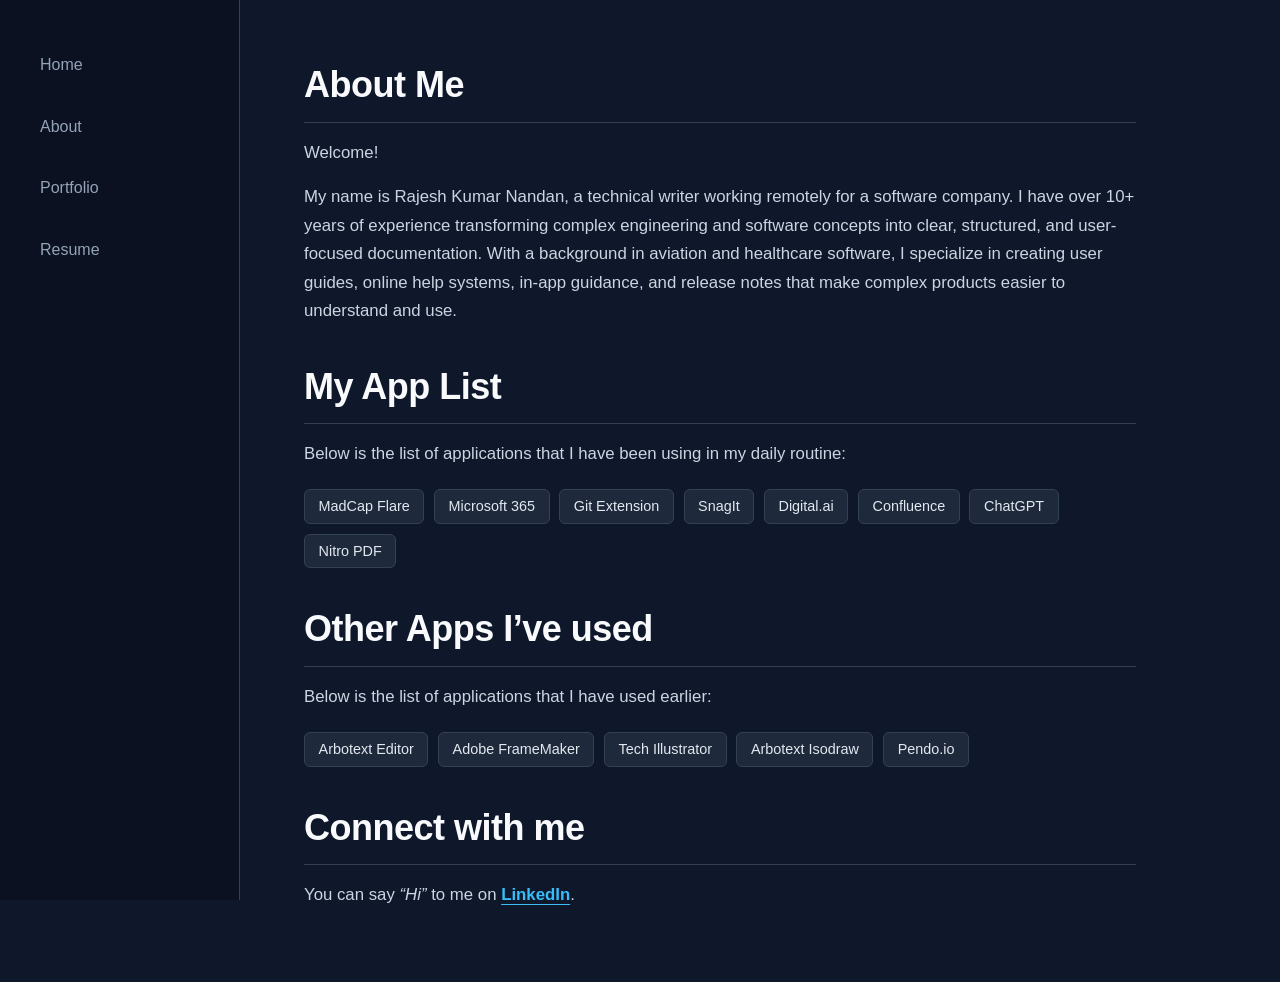
==== about.html @ 58359f83 "initial copy initial copy" ====
<!DOCTYPE html>
<html lang="en">
<head>
    <meta charset="UTF-8">
    <meta name="viewport" content="width=device-width, initial-scale=1.0">
    <title>About Me</title>
    <link rel="stylesheet" href="css/style.css">
    <link rel="stylesheet" href="css/topicstyle.css">
</head>
<body>
    <!-- Header / Navigation -->
    <header class="header">
        <div>
            <ul class="menu">
                <li><a href="index.html">Home</a></li>
                <li><a href="about.html">About</a></li>            
                <li><a href="portfolio.html">Portfolio</a></li>            
                <li><a href="resume.html">Resume</a></li>
            </ul>
        </div>
    </header>
    <main class="topic">
    <h1>About Me</h1>
        <p>Welcome!</p>
        <p>My name is Rajesh Kumar Nandan, a technical writer working remotely for a software company. I have over 10+ years of experience transforming complex engineering and software concepts into clear, structured, and user-focused documentation. With a background in aviation and healthcare software, I specialize in creating user guides, online help systems, in-app guidance, and release notes that make complex products easier to understand and use.</p>
    <h1>My App List</h1>
        <p>Below is the list of applications that I have been using in my daily routine:</p>
            <ul class="topic">
                <li>MadCap Flare</li>
                <li>Microsoft 365</li>
                <li>Git Extension</li>
                <li>SnagIt</li>
                <li>Digital.ai</li>
                <li>Confluence</li>
                <li>ChatGPT</li>
                <li>Nitro PDF</li>
            </ul>
    <h1>Other Apps I’ve used</h1>
        <p>Below is the list of applications that I have used earlier:</p>
            <ul class="topic">
                <li>Arbotext Editor</li>
                <li>Adobe FrameMaker</li>
                <li>Tech Illustrator</li>
                <li>Arbotext Isodraw</li>
                <li>Pendo.io</li>
            </ul>
    <h1>Connect with me</h1>
        <p>You can say <em>“Hi”</em> to me on <a href="https://www.linkedin.com/in/rajesh-kumar-nandan-writer/" style="font-weight: bold;">LinkedIn</a>.</p>
    </main>
</body>
</html>
---- css/style.css ----
/* ==========================================================================
   Base & Reset
   ========================================================================== */
:root {
  --bg-color: #0f172a;
  --surface-color: #1e293b;
  --surface-border: #334155;
  --text-main: #f8fafc;
  --text-muted: #94a3b8;
  --accent: #38bdf8;
  --accent-hover: #0284c7;
  --sidebar-width: 240px;
}

* {
  margin: 0;
  padding: 0;
  box-sizing: border-box;
}

body {
  font-family: -apple-system, BlinkMacSystemFont, "Segoe UI", Roboto, Helvetica, Arial, sans-serif;
  background-color: var(--bg-color);
  color: var(--text-main);
  line-height: 1.6;
  min-height: 100vh;
}

/* ==========================================================================
   Fixed Left Navigation (Header)
   ========================================================================== */
header,
header.header {
  position: fixed;
  top: 0;
  left: 0;
  width: var(--sidebar-width);
  height: 100vh;
  background-color: #0b1120;
  border-right: 1px solid var(--surface-border);
  padding: 2.5rem 1.5rem;
  z-index: 100;
  display: flex;
  flex-direction: column;
}

.menu {
  list-style: none;
  display: flex;
  flex-direction: column;
  gap: 0.75rem;
  width: 100%;
}

.menu li a {
  display: block;
  text-decoration: none;
  color: var(--text-muted);
  font-weight: 500;
  font-size: 1rem;
  padding: 0.75rem 1rem;
  border-radius: 8px;
  transition: all 0.2s ease-in-out;
}

.menu li a:hover {
  color: var(--text-main);
  background-color: var(--surface-color);
  transform: translateX(4px);
}

/* ==========================================================================
   Right-Side Main Layout (Hero on Index)
   ========================================================================== */
main.main {
  margin-left: var(--sidebar-width);
  min-height: 100vh;
  display: flex;
  align-items: center;
  justify-content: center;
  padding: 3rem 2rem;
}

.profile {
  background-color: var(--surface-color);
  border: 1px solid var(--surface-border);
  border-radius: 16px;
  padding: 3rem 2.5rem;
  max-width: 620px;
  width: 100%;
  text-align: center;
  box-shadow: 0 20px 25px -5px rgba(0, 0, 0, 0.3), 0 8px 10px -6px rgba(0, 0, 0, 0.3);
}

.profile-image-container {
  margin-bottom: 1.5rem;
}

.avatar {
  width: 140px;
  height: 140px;
  border-radius: 50%;
  object-fit: cover;
  border: 4px solid var(--accent);
  box-shadow: 0 0 20px rgba(56, 189, 248, 0.25);
}

.profile-title {
  font-size: 2rem;
  font-weight: 700;
  color: var(--text-main);
  margin-bottom: 0.75rem;
  letter-spacing: -0.5px;
}

.profile-bio {
  font-size: 1.05rem;
  color: var(--text-muted);
  line-height: 1.6;
  margin-bottom: 1.75rem;
}

/* Social Links */
.social-links {
  display: flex;
  justify-content: center;
  gap: 1.25rem;
  margin-bottom: 2rem;
}

.social-links a {
  display: inline-flex;
  align-items: center;
  justify-content: center;
  width: 44px;
  height: 44px;
  border-radius: 50%;
  background-color: rgba(255, 255, 255, 0.05);
  color: var(--text-main);
  text-decoration: none;
  font-size: 1.25rem;
  border: 1px solid var(--surface-border);
  transition: all 0.2s ease;
}

.social-links a:hover {
  color: #fff;
  background-color: var(--accent);
  border-color: var(--accent);
  transform: translateY(-2px);
}

/* Action Buttons */
.buttons-row {
  display: flex;
  justify-content: center;
  gap: 1rem;
}

.btn {
  display: inline-block;
  text-decoration: none;
  font-weight: 600;
  font-size: 0.95rem;
  padding: 0.75rem 1.75rem;
  border-radius: 8px;
  background-color: var(--accent);
  color: #0f172a;
  transition: all 0.2s ease;
}

.btn:hover {
  background-color: var(--accent-hover);
  color: #fff;
  transform: translateY(-1px);
}

/* ==========================================================================
   Responsive Breakpoints
   ========================================================================== */
@media (max-width: 768px) {
  header,
  header.header {
    position: relative;
    width: 100%;
    height: auto;
    border-right: none;
    border-bottom: 1px solid var(--surface-border);
    padding: 1rem;
  }

  .menu {
    flex-direction: row;
    justify-content: center;
    flex-wrap: wrap;
    gap: 0.5rem;
  }

  .menu li a {
    padding: 0.5rem 0.85rem;
    font-size: 0.9rem;
  }

  main.main {
    margin-left: 0;
    padding: 2rem 1rem;
  }

  .profile {
    padding: 2rem 1.5rem;
  }
}
---- css/topicstyle.css ----
/* ==========================================================================
   Topic / Subpage Content Layout
   ========================================================================== */
main.topic {
  margin-left: var(--sidebar-width);
  min-height: 100vh;
  padding: 3.5rem 4rem;
  max-width: 960px;
  color: var(--text-main);
}

/* Headings */
main.topic h1 {
  font-size: 2.25rem;
  font-weight: 800;
  letter-spacing: -0.5px;
  color: var(--text-main);
  margin-top: 2rem;
  margin-bottom: 1rem;
  padding-bottom: 0.5rem;
  border-bottom: 1px solid var(--surface-border);
}

main.topic h1:first-of-type {
  margin-top: 0;
}

main.topic h2 {
  font-size: 1.5rem;
  font-weight: 700;
  color: var(--accent);
  margin-top: 2.25rem;
  margin-bottom: 0.75rem;
}

main.topic h3 {
  font-size: 1.2rem;
  font-weight: 600;
  color: var(--text-main);
  margin-top: 1.5rem;
  margin-bottom: 0.35rem;
}

main.topic h4 {
  font-size: 1rem;
  font-weight: 600;
  color: var(--text-muted);
  text-transform: uppercase;
  letter-spacing: 0.5px;
  margin-top: 1rem;
  margin-bottom: 0.5rem;
}

/* Paragraphs & Text */
main.topic p {
  color: #cbd5e1;
  font-size: 1.05rem;
  line-height: 1.7;
  margin-bottom: 1rem;
}

main.topic p b {
  color: var(--text-main);
}

main.topic a {
  color: var(--accent);
  text-decoration: underline;
  text-underline-offset: 4px;
  transition: color 0.2s ease;
}

main.topic a:hover {
  color: var(--accent-hover);
}

/* Bullet Lists & Tag Badges */
ul.topic {
  list-style: none;
  display: flex;
  flex-wrap: wrap;
  gap: 0.6rem;
  margin: 1.25rem 0 2rem 0;
  padding: 0;
}

/* Renders tools and apps as clean badges */
ul.topic li {
  background-color: var(--surface-color);
  border: 1px solid var(--surface-border);
  color: #e2e8f0;
  font-size: 0.9rem;
  padding: 0.4rem 0.85rem;
  border-radius: 6px;
  line-height: 1.4;
}

/* When ul.topic contains detailed bullet points (e.g. Roles & Responsibilities on resume) */
main.topic h4 + ul.topic {
  display: block;
  list-style: disc inside;
  margin-left: 0.5rem;
}

main.topic h4 + ul.topic li {
  background: none;
  border: none;
  padding: 0.25rem 0;
  font-size: 1rem;
  color: #cbd5e1;
}

/* Responsive adjustment for content */
@media (max-width: 768px) {
  main.topic {
    margin-left: 0;
    padding: 2rem 1.25rem;
  }

  main.topic h1 {
    font-size: 1.85rem;
  }
}
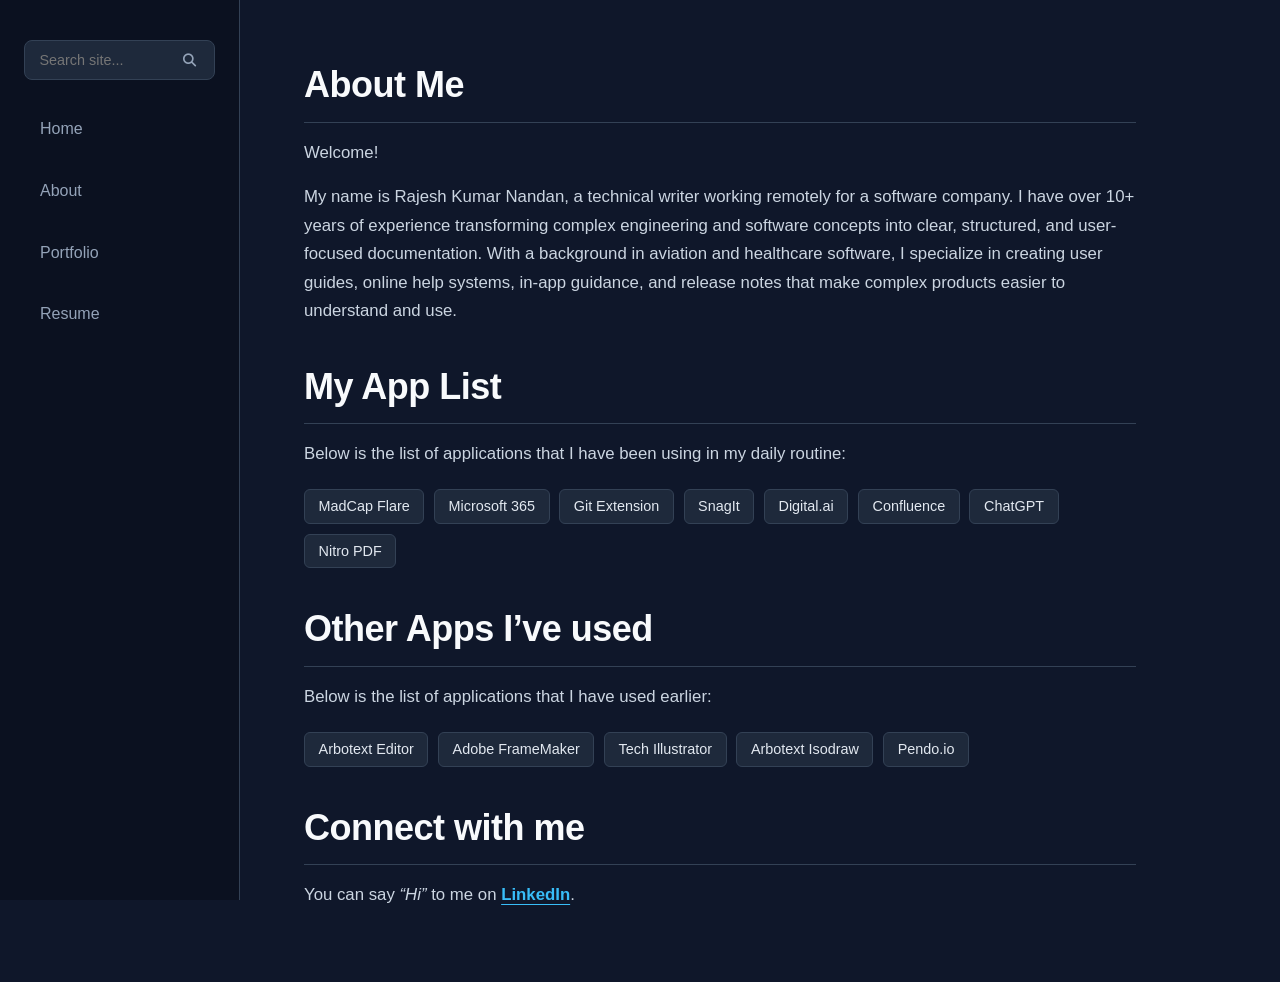
==== commit 7594f814: "added search button added search button" ====
--- a/about.html
+++ b/about.html
@@ -6,10 +6,23 @@
     <title>About Me</title>
     <link rel="stylesheet" href="css/style.css">
     <link rel="stylesheet" href="css/topicstyle.css">
+    <link rel="stylesheet" href="https://cdnjs.cloudflare.com/ajax/libs/font-awesome/6.5.1/css/all.min.css">
 </head>
 <body>
     <!-- Header / Navigation -->
     <header class="header">
+        <form action="search.html" method="GET" class="site-search-form">
+            <input 
+                type="text" 
+                name="q" 
+                placeholder="Search site..." 
+                required 
+                autocomplete="off"
+            >
+            <button type="submit" aria-label="Search">
+                <i class="fa-solid fa-magnifying-glass"></i>
+            </button>
+        </form>
         <div>
             <ul class="menu">
                 <li><a href="index.html">Home</a></li>
--- a/css/style.css
+++ b/css/style.css
@@ -209,4 +209,110 @@
   .profile {
     padding: 2rem 1.5rem;
   }
+}
+
+/* ==========================================================================
+   Sidebar Search Form & Results Page
+   ========================================================================== */
+.site-search-form {
+  display: flex;
+  align-items: center;
+  background-color: var(--surface-color);
+  border: 1px solid var(--surface-border);
+  border-radius: 8px;
+  margin-bottom: 1.5rem;
+  padding: 0.2rem 0.5rem;
+  transition: border-color 0.2s ease;
+}
+
+.site-search-form:focus-within {
+  border-color: var(--accent);
+}
+
+.site-search-form input {
+  width: 100%;
+  background: transparent;
+  border: none;
+  outline: none;
+  color: var(--text-main);
+  padding: 0.5rem 0.4rem;
+  font-size: 0.9rem;
+}
+
+.site-search-form button {
+  background: transparent;
+  border: none;
+  color: var(--text-muted);
+  cursor: pointer;
+  padding: 0.4rem 0.6rem;
+  display: flex;
+  align-items: center;
+  justify-content: center;
+  transition: color 0.2s ease;
+}
+
+.site-search-form button:hover {
+  color: var(--accent);
+}
+
+/* Results Cards */
+.results-container {
+  display: flex;
+  flex-direction: column;
+  gap: 1.5rem;
+  margin-top: 1.5rem;
+}
+
+.search-result-card {
+  background-color: var(--surface-color);
+  border: 1px solid var(--surface-border);
+  border-radius: 12px;
+  padding: 1.5rem;
+  display: flex;
+  flex-direction: column;
+  gap: 0.75rem;
+}
+
+.search-result-card h2 {
+  margin: 0;
+  font-size: 1.25rem;
+}
+
+.search-result-card h2 a {
+  color: var(--accent);
+  text-decoration: none;
+}
+
+.search-result-card h2 a:hover {
+  text-decoration: underline;
+}
+
+.search-snippets {
+  list-style: disc inside;
+  display: flex;
+  flex-direction: column;
+  gap: 0.5rem;
+  color: #cbd5e1;
+  font-size: 0.95rem;
+}
+
+.search-snippets mark {
+  background-color: rgba(56, 189, 248, 0.3);
+  color: #ffffff;
+  padding: 0.1rem 0.3rem;
+  border-radius: 4px;
+}
+
+.search-view-page-btn {
+  align-self: flex-start;
+  color: var(--text-muted);
+  font-size: 0.85rem;
+  font-weight: 600;
+  text-decoration: none;
+  margin-top: 0.25rem;
+  transition: color 0.2s ease;
+}
+
+.search-view-page-btn:hover {
+  color: var(--accent);
 }
